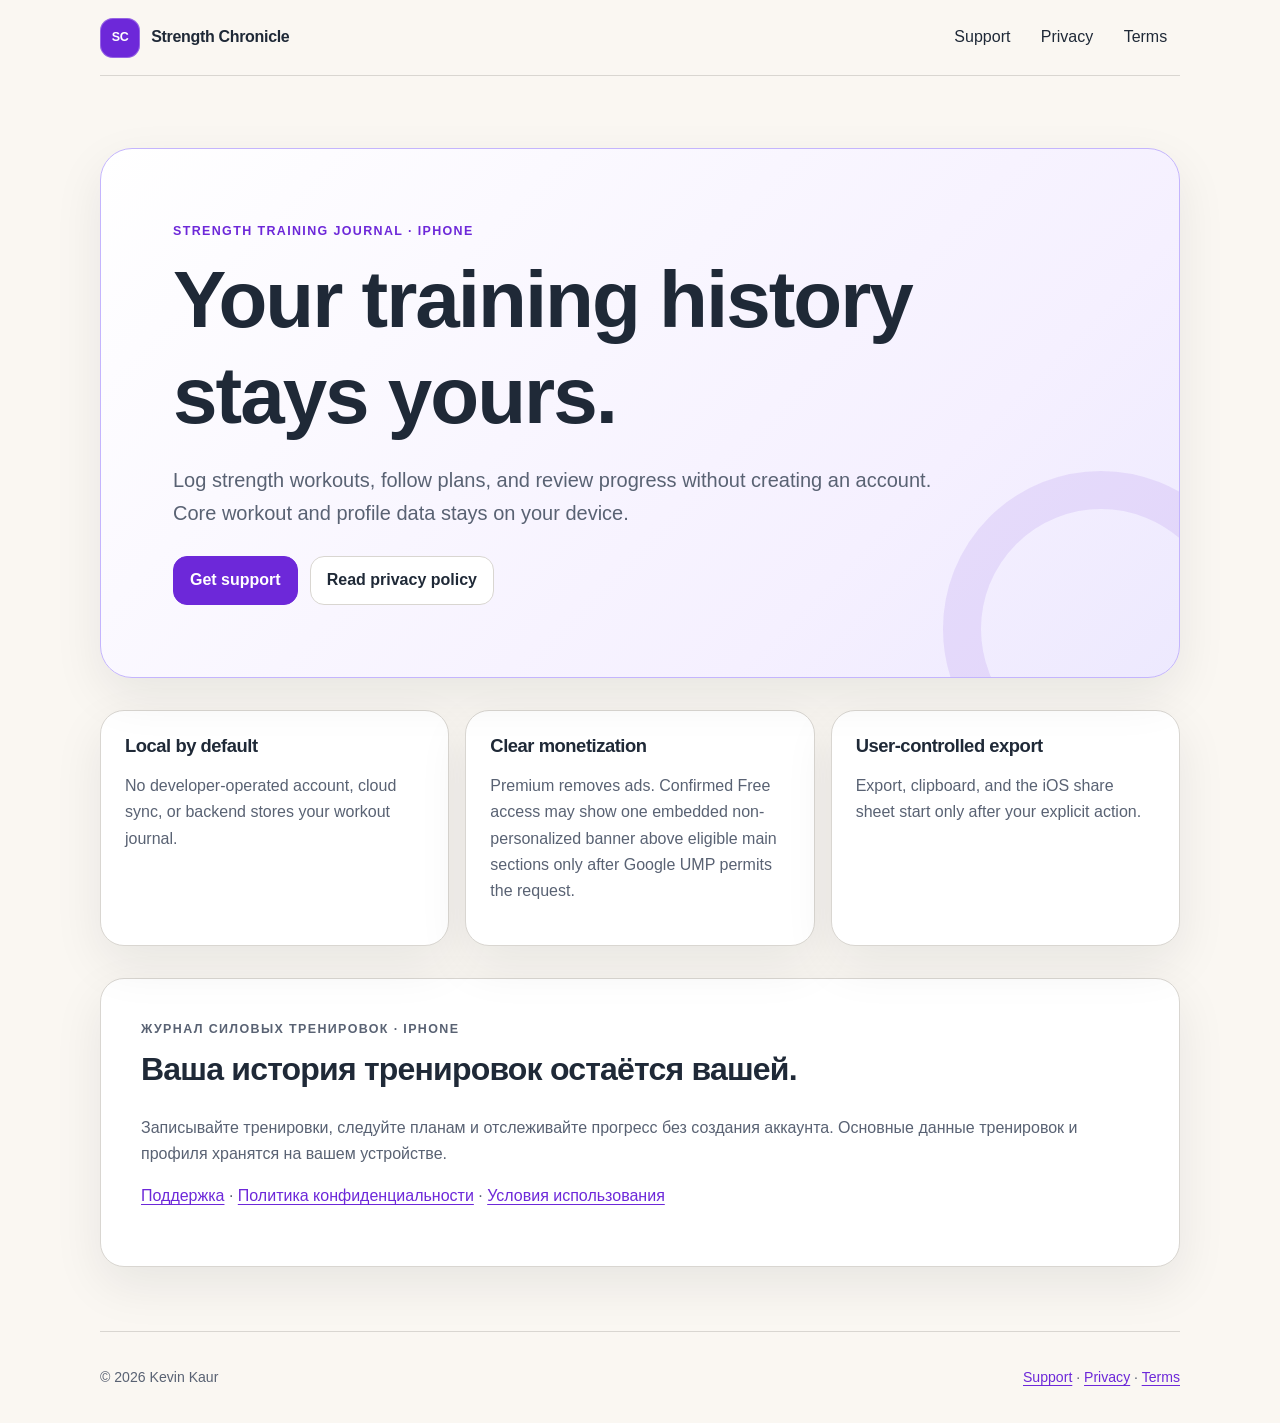
==== index.html @ 3b8a5ed2 "docs: publish Strength Chronicle legal site" ====
<!doctype html>
<html lang="en">
<head>
  <meta charset="utf-8">
  <meta name="viewport" content="width=device-width, initial-scale=1">
  <meta name="description" content="Strength Chronicle support and privacy information.">
  <meta name="referrer" content="no-referrer">
  <meta http-equiv="Content-Security-Policy" content="default-src 'self'; style-src 'self'; img-src 'self' data:; base-uri 'none'; form-action 'none'">
  <title>Strength Chronicle</title>
  <link rel="stylesheet" href="assets/styles.css">
</head>
<body>
  <a class="skip-link" href="#content">Skip to content / К содержанию</a>
  <header class="site-header">
    <a class="brand" href="./" aria-label="Strength Chronicle home"><span class="brand-mark" aria-hidden="true">SC</span><span>Strength Chronicle</span></a>
    <nav aria-label="Primary navigation"><a href="support/">Support</a><a href="privacy/">Privacy</a><a href="terms/">Terms</a></nav>
  </header>
  <main id="content">
    <section class="hero" aria-labelledby="hero-title">
      <p class="eyebrow">Strength training journal · iPhone</p>
      <h1 id="hero-title">Your training history stays yours.</h1>
      <p class="lead">Log strength workouts, follow plans, and review progress without creating an account. Core workout and profile data stays on your device.</p>
      <div class="actions"><a class="button primary" href="support/">Get support</a><a class="button" href="privacy/">Read privacy policy</a></div>
    </section>
    <section class="grid" aria-label="Product facts">
      <article class="card"><h2>Local by default</h2><p>No developer-operated account, cloud sync, or backend stores your workout journal.</p></article>
      <article class="card"><h2>Clear monetization</h2><p>Premium removes ads. Confirmed Free access may show one embedded non-personalized banner above eligible main sections only after Google UMP permits the request.</p></article>
      <article class="card"><h2>User-controlled export</h2><p>Export, clipboard, and the iOS share sheet start only after your explicit action.</p></article>
    </section>
    <section class="translation" lang="ru" aria-labelledby="ru-title">
      <p class="eyebrow">Журнал силовых тренировок · iPhone</p>
      <h2 id="ru-title">Ваша история тренировок остаётся вашей.</h2>
      <p>Записывайте тренировки, следуйте планам и отслеживайте прогресс без создания аккаунта. Основные данные тренировок и профиля хранятся на вашем устройстве.</p>
      <p><a href="support/#ru">Поддержка</a> · <a href="privacy/#ru">Политика конфиденциальности</a> · <a href="terms/#ru">Условия использования</a></p>
    </section>
  </main>
  <footer><span>© 2026 Kevin Kaur</span><span><a href="support/">Support</a> · <a href="privacy/">Privacy</a> · <a href="terms/">Terms</a></span></footer>
</body>
</html>
---- assets/styles.css ----
:root {
  color-scheme: light dark;
  --bg: #faf7f2;
  --surface: #ffffff;
  --text: #1f2937;
  --muted: #596273;
  --outline: #d9d6d1;
  --primary: #6d28d9;
  --primary-soft: #ede9fe;
  --shadow: 0 18px 50px rgba(15, 23, 42, .08);
  font-family: Verdana, Geneva, Tahoma, sans-serif;
}

* { box-sizing: border-box; }
html { scroll-behavior: smooth; }
body { margin: 0; background: var(--bg); color: var(--text); line-height: 1.65; }
a { color: var(--primary); text-underline-offset: .18em; }
a:hover { text-decoration-thickness: .14em; }
a:focus-visible { outline: 3px solid #f59e0b; outline-offset: 4px; border-radius: 4px; }
.skip-link { position: fixed; left: 1rem; top: -5rem; z-index: 10; padding: .75rem 1rem; background: var(--text); color: var(--surface); }
.skip-link:focus { top: 1rem; }
.site-header, footer { width: min(1080px, calc(100% - 2rem)); margin: 0 auto; display: flex; align-items: center; justify-content: space-between; gap: 1rem; }
.site-header { min-height: 76px; border-bottom: 1px solid var(--outline); }
.brand { min-height: 44px; display: inline-flex; align-items: center; gap: .7rem; color: var(--text); font-weight: 800; text-decoration: none; letter-spacing: -.02em; }
.brand-mark { width: 40px; height: 40px; display: grid; place-items: center; border-radius: 13px; background: var(--primary); color: white; font-size: .78rem; box-shadow: inset 0 0 0 1px rgba(255,255,255,.28); }
nav { display: flex; gap: .3rem; }
nav a { min-height: 44px; display: inline-flex; align-items: center; padding: 0 .8rem; border-radius: 12px; color: var(--text); text-decoration: none; }
nav a:hover, nav a[aria-current="page"] { background: var(--primary-soft); color: #4c1d95; }
main { width: min(1080px, calc(100% - 2rem)); margin: 0 auto; }
.hero { position: relative; overflow: hidden; margin: 4.5rem 0 2rem; padding: clamp(2rem, 6vw, 4.5rem); border: 1px solid #c4b5fd; border-radius: 32px; background: linear-gradient(135deg, #ffffff 0%, #f5f0ff 72%, #ede9fe 100%); box-shadow: var(--shadow); }
.hero::after { content: ""; position: absolute; width: 240px; height: 240px; right: -80px; bottom: -110px; border: 38px solid rgba(109,40,217,.10); border-radius: 50%; }
.eyebrow { margin: 0 0 .65rem; color: var(--primary); font-size: .78rem; font-weight: 800; letter-spacing: .11em; text-transform: uppercase; }
h1, h2, h3 { line-height: 1.2; letter-spacing: -.025em; }
h1 { max-width: 820px; margin: 0; font-size: clamp(2.35rem, 7vw, 5rem); }
h2 { margin-top: 2.2rem; font-size: clamp(1.45rem, 3vw, 2rem); }
h3 { margin-top: 1.7rem; }
.lead { max-width: 760px; color: var(--muted); font-size: clamp(1.05rem, 2vw, 1.25rem); }
.actions { display: flex; flex-wrap: wrap; gap: .75rem; margin-top: 1.6rem; }
.button { min-height: 48px; display: inline-flex; align-items: center; justify-content: center; padding: .65rem 1rem; border: 1px solid var(--outline); border-radius: 14px; background: var(--surface); color: var(--text); font-weight: 700; text-decoration: none; }
.button.primary { border-color: var(--primary); background: var(--primary); color: white; }
.grid { display: grid; grid-template-columns: repeat(3, 1fr); gap: 1rem; }
.card, .translation, .document { border: 1px solid var(--outline); border-radius: 24px; background: var(--surface); box-shadow: var(--shadow); }
.card { padding: 1.5rem; }
.card h2 { margin-top: 0; font-size: 1.15rem; }
.card p, .translation p { color: var(--muted); }
.translation { margin: 2rem 0 4rem; padding: clamp(1.5rem, 4vw, 2.5rem); }
.translation h2 { margin-top: 0; }
.document { max-width: 860px; margin: 3rem auto; padding: clamp(1.4rem, 5vw, 4rem); }
.document h1 { font-size: clamp(2.2rem, 6vw, 4rem); }
.document-title { font-size: clamp(2rem, 5vw, 3.25rem); }
.document p, .document li { max-width: 76ch; }
.document hr { margin: 4rem 0; border: 0; border-top: 1px solid var(--outline); }
.steps { display: grid; gap: .8rem; }
.steps article { padding: .15rem 1rem; border-left: 4px solid #c4b5fd; background: color-mix(in srgb, var(--primary-soft) 45%, transparent); }
.policy section > p { color: var(--muted); }
.policy strong { color: var(--text); }
footer { min-height: 92px; padding: 1rem 0; border-top: 1px solid var(--outline); color: var(--muted); font-size: .88rem; }

@media (max-width: 760px) {
  .site-header { align-items: flex-start; padding: .8rem 0; }
  .brand > span:last-child { max-width: 10ch; line-height: 1.1; }
  nav { flex-wrap: wrap; justify-content: flex-end; }
  nav a { padding: 0 .55rem; }
  .hero { margin-top: 2rem; border-radius: 24px; }
  .grid { grid-template-columns: 1fr; }
  footer { align-items: flex-start; flex-direction: column; justify-content: center; }
}

@media (prefers-color-scheme: dark) {
  :root { --bg: #111827; --surface: #18212f; --text: #f9fafb; --muted: #d1d5db; --outline: #475569; --primary: #c4b5fd; --primary-soft: #4c1d95; --shadow: 0 18px 50px rgba(0,0,0,.26); }
  .brand-mark, .button.primary { background: #8b5cf6; color: #fff; }
  nav a:hover, nav a[aria-current="page"] { color: #ede9fe; }
  .hero { border-color: #6d28d9; background: linear-gradient(135deg, #18212f 0%, #241b38 100%); }
}

@media (prefers-contrast: more) {
  :root { --outline: currentColor; --shadow: none; }
  .card, .translation, .document, .hero, .button { border-width: 2px; }
}

@media (prefers-reduced-motion: reduce) { html { scroll-behavior: auto; } }
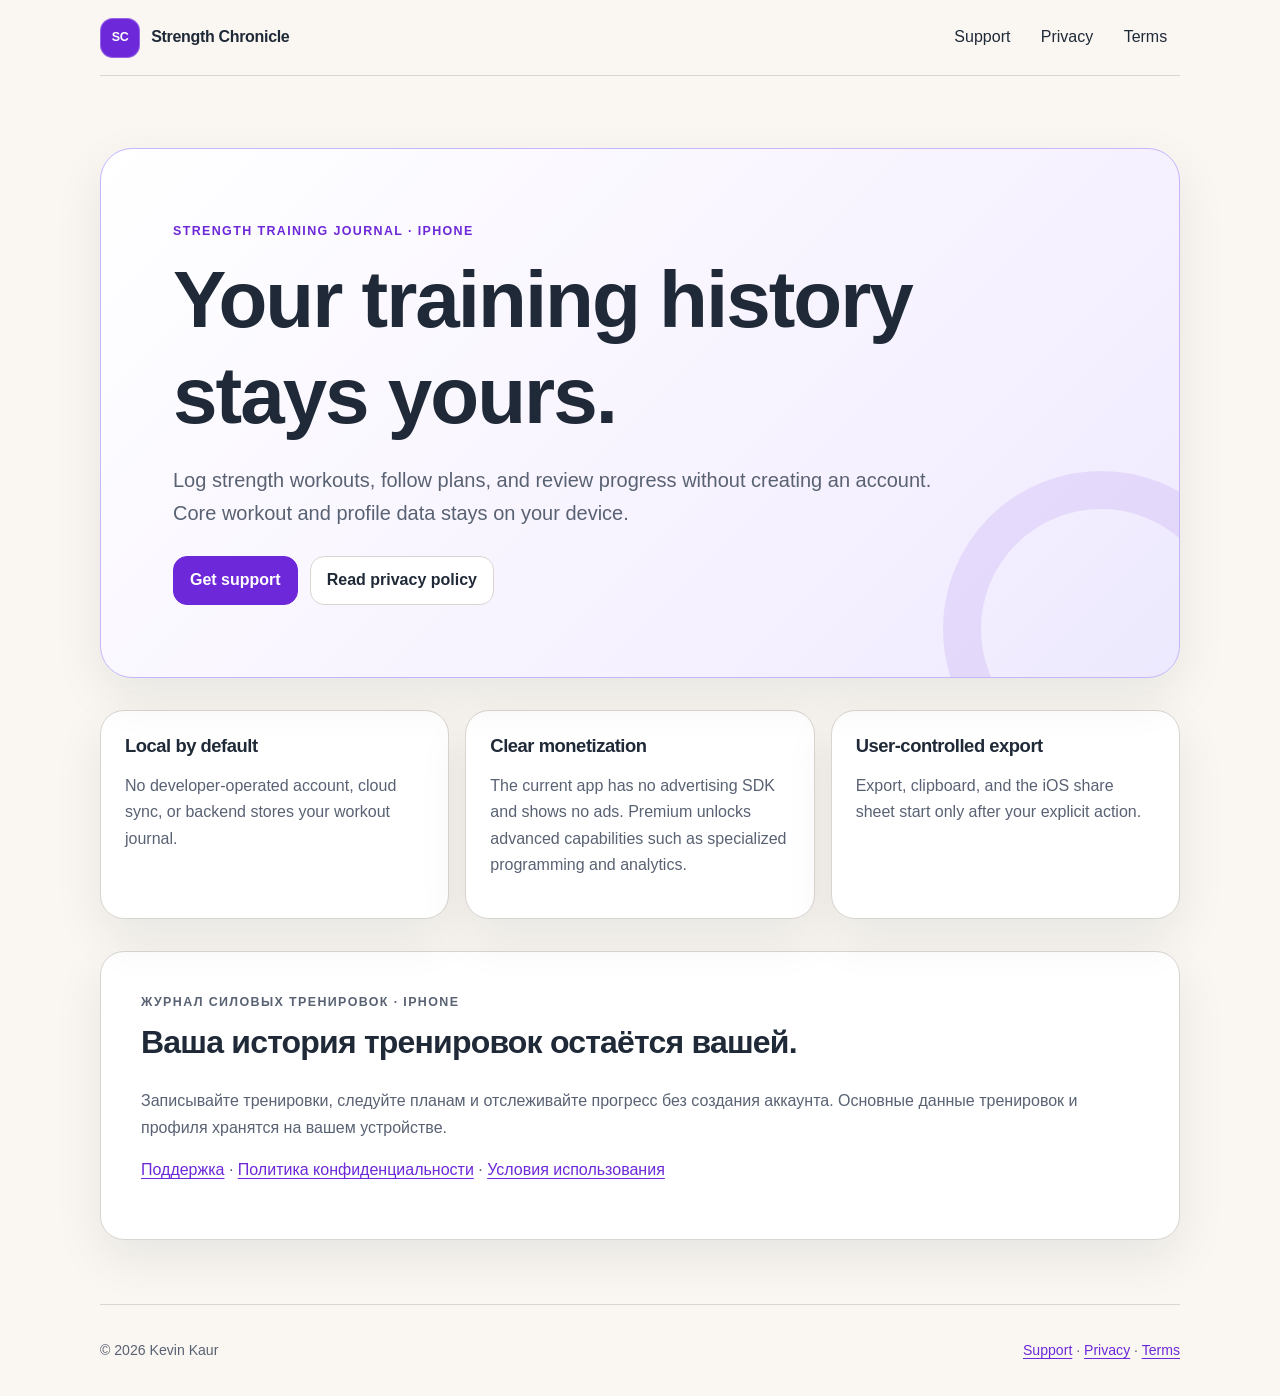
==== commit c26523d4: "docs: publish advertising-free legal policy" ====
--- a/index.html
+++ b/index.html
@@ -24,7 +24,7 @@
     </section>
     <section class="grid" aria-label="Product facts">
       <article class="card"><h2>Local by default</h2><p>No developer-operated account, cloud sync, or backend stores your workout journal.</p></article>
-      <article class="card"><h2>Clear monetization</h2><p>Premium removes ads. Confirmed Free access may show one embedded non-personalized banner above eligible main sections only after Google UMP permits the request.</p></article>
+      <article class="card"><h2>Clear monetization</h2><p>The current app has no advertising SDK and shows no ads. Premium unlocks advanced capabilities such as specialized programming and analytics.</p></article>
       <article class="card"><h2>User-controlled export</h2><p>Export, clipboard, and the iOS share sheet start only after your explicit action.</p></article>
     </section>
     <section class="translation" lang="ru" aria-labelledby="ru-title">
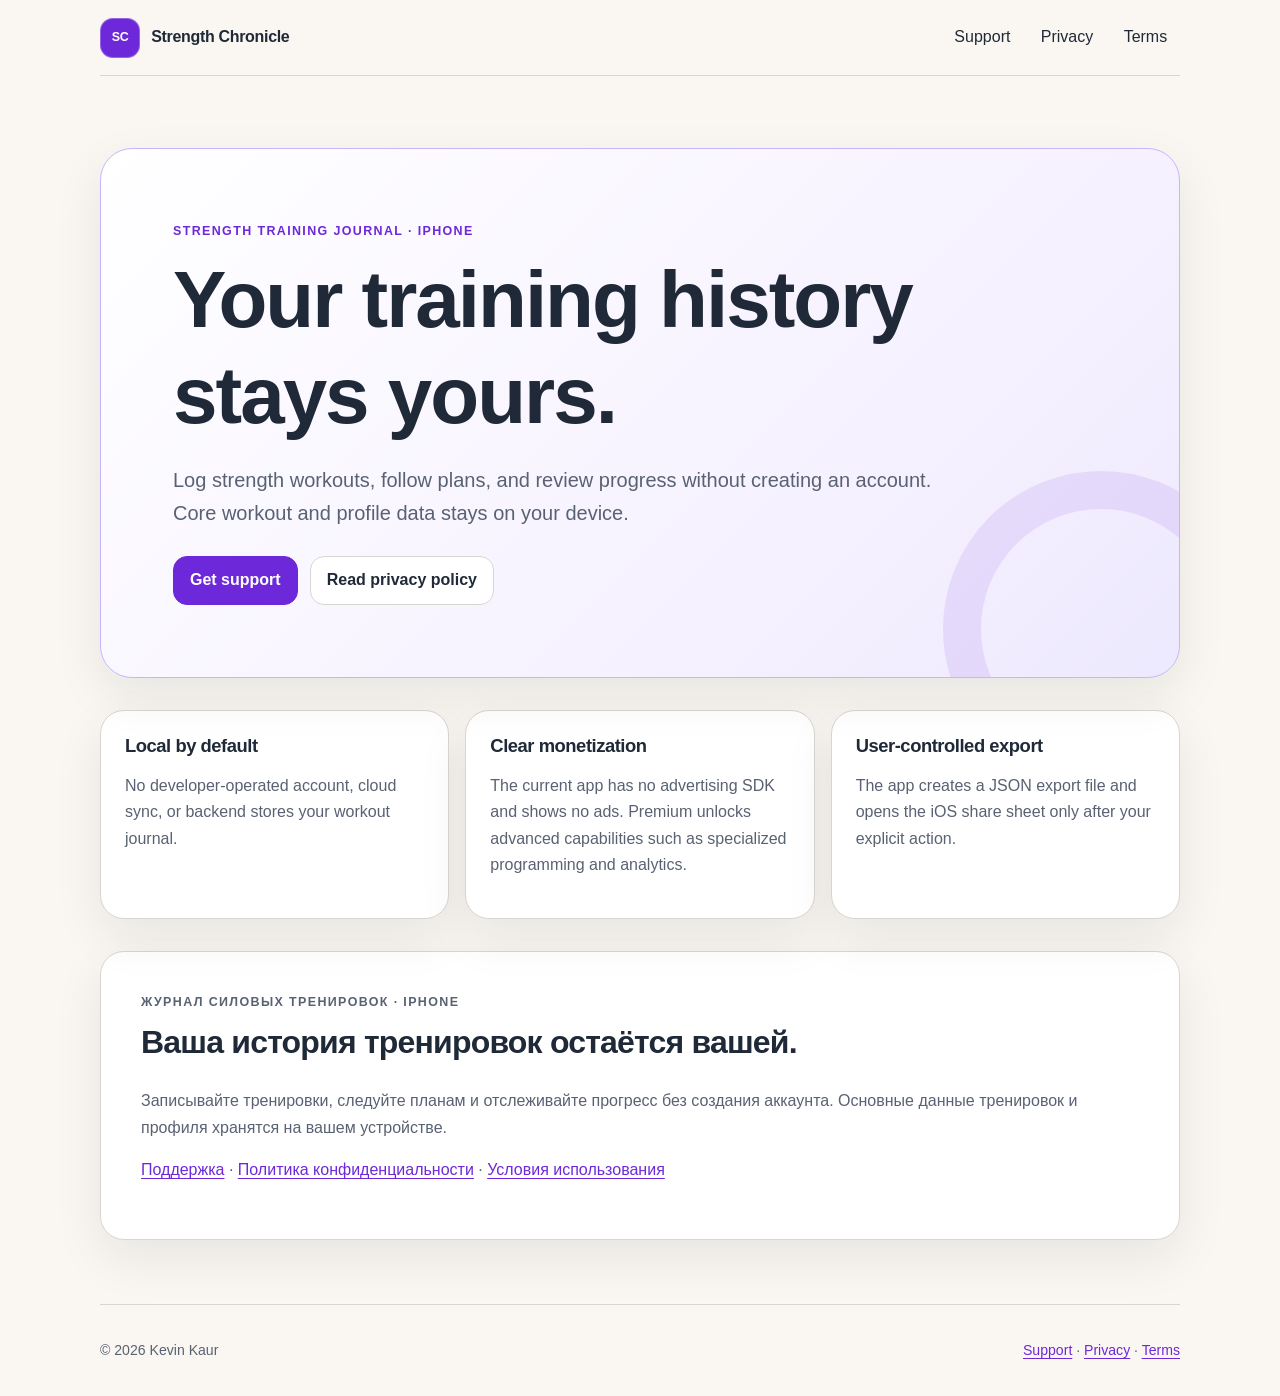
==== commit 55e78023: "docs: publish corrected privacy policy" ====
--- a/index.html
+++ b/index.html
@@ -25,7 +25,7 @@
     <section class="grid" aria-label="Product facts">
       <article class="card"><h2>Local by default</h2><p>No developer-operated account, cloud sync, or backend stores your workout journal.</p></article>
       <article class="card"><h2>Clear monetization</h2><p>The current app has no advertising SDK and shows no ads. Premium unlocks advanced capabilities such as specialized programming and analytics.</p></article>
-      <article class="card"><h2>User-controlled export</h2><p>Export, clipboard, and the iOS share sheet start only after your explicit action.</p></article>
+      <article class="card"><h2>User-controlled export</h2><p>The app creates a JSON export file and opens the iOS share sheet only after your explicit action.</p></article>
     </section>
     <section class="translation" lang="ru" aria-labelledby="ru-title">
       <p class="eyebrow">Журнал силовых тренировок · iPhone</p>
